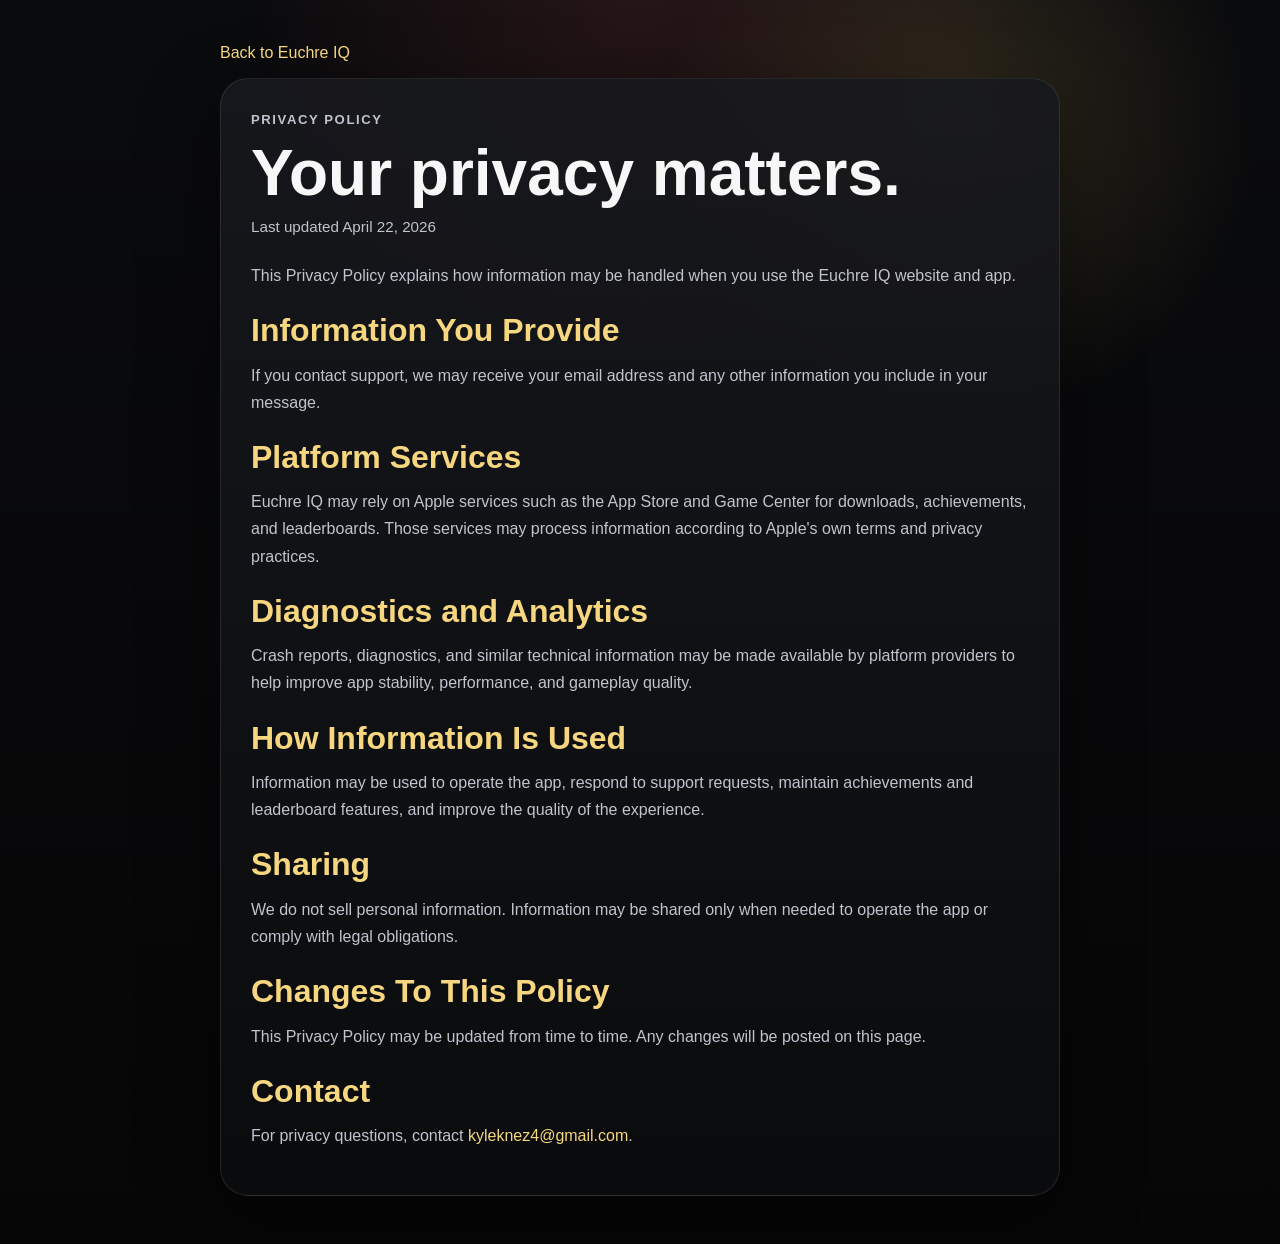
==== privacy-policy.html @ 26d1a800 "Commit." ====
<!DOCTYPE html>
<html lang="en">
<head>
  <meta charset="utf-8">
  <meta name="viewport" content="width=device-width, initial-scale=1">
  <title>Privacy Policy | Euchre IQ</title>
  <meta
    name="description"
    content="Privacy policy information for Euchre IQ."
  >
  <link rel="stylesheet" href="site-assets/styles.css">
</head>
<body>
  <main class="legal-shell">
    <p><a class="inline-link" href="index.html">Back to Euchre IQ</a></p>

    <section class="legal-card">
      <p class="eyebrow">Privacy Policy</p>
      <h1>Your privacy matters.</h1>
      <p class="legal-meta">Last updated April 22, 2026</p>

      <p>
        This Privacy Policy explains how information may be handled when you use the Euchre IQ website and app.
      </p>

      <h2>Information You Provide</h2>
      <p>
        If you contact support, we may receive your email address and any other information you include in your message.
      </p>

      <h2>Platform Services</h2>
      <p>
        Euchre IQ may rely on Apple services such as the App Store and Game Center for downloads, achievements, and leaderboards.
        Those services may process information according to Apple's own terms and privacy practices.
      </p>

      <h2>Diagnostics and Analytics</h2>
      <p>
        Crash reports, diagnostics, and similar technical information may be made available by platform providers to help improve app stability,
        performance, and gameplay quality.
      </p>

      <h2>How Information Is Used</h2>
      <p>
        Information may be used to operate the app, respond to support requests, maintain achievements and leaderboard features, and improve the
        quality of the experience.
      </p>

      <h2>Sharing</h2>
      <p>
        We do not sell personal information. Information may be shared only when needed to operate the app or comply with legal obligations.
      </p>

      <h2>Changes To This Policy</h2>
      <p>
        This Privacy Policy may be updated from time to time. Any changes will be posted on this page.
      </p>

      <h2>Contact</h2>
      <p>
        For privacy questions, contact <a class="inline-link" href="mailto:kyleknez4@gmail.com">kyleknez4@gmail.com</a>.
      </p>
    </section>
  </main>
</body>
</html>
---- site-assets/styles.css ----
:root {
  --bg: #080809;
  --panel: #111215;
  --panel-strong: #18191d;
  --line: rgba(255, 255, 255, 0.1);
  --gold: #f0c969;
  --gold-strong: #f6d77f;
  --red: #f25e5e;
  --text: #f7f7f7;
  --muted: #bfc4ce;
  --shadow: 0 24px 80px rgba(0, 0, 0, 0.45);
}

* {
  box-sizing: border-box;
}

html {
  scroll-behavior: smooth;
}

body {
  margin: 0;
  font-family: Futura, "Futura PT", "Trebuchet MS", sans-serif;
  color: var(--text);
  background:
    radial-gradient(circle at top, rgba(242, 94, 94, 0.12), transparent 28%),
    radial-gradient(circle at 75% 10%, rgba(240, 201, 105, 0.16), transparent 20%),
    linear-gradient(180deg, #0a0b0d 0%, #060607 100%);
}

img,
video {
  display: block;
  max-width: 100%;
}

.page-shell {
  width: min(1200px, calc(100% - 32px));
  margin: 0 auto;
  padding-bottom: 48px;
}

.topbar {
  display: flex;
  align-items: center;
  justify-content: space-between;
  padding: 24px 0 12px;
}

.brand {
  font-size: 1.15rem;
  font-weight: 700;
  color: var(--gold-strong);
  letter-spacing: 0.06em;
  text-transform: uppercase;
}

.topbar-link {
  color: var(--muted);
  text-decoration: none;
  font-size: 0.95rem;
}

.hero {
  padding: 8px 0 24px;
}

.hero-grid {
  display: grid;
  grid-template-columns: minmax(0, 1.05fr) minmax(320px, 0.95fr);
  gap: 28px;
  align-items: center;
}

.eyebrow {
  margin: 0 0 12px;
  color: var(--gold-strong);
  letter-spacing: 0.12em;
  text-transform: uppercase;
  font-size: 0.82rem;
  font-weight: 700;
}

.hero-copy h1,
.section-heading h2,
.split-copy h2,
.closing-card h2 {
  margin: 0;
  font-family: "Futura Condensed Extra Bold", "Futura-CondensedExtraBold", Futura, sans-serif;
  line-height: 0.95;
}

.hero-copy h1 {
  font-size: clamp(3.4rem, 6vw, 5.6rem);
  max-width: 9ch;
}

.hero-body,
.split-copy p,
.closing-card p,
.feature-card p {
  color: var(--muted);
  line-height: 1.7;
}

.hero-body {
  margin: 22px 0 24px;
  max-width: 58ch;
  font-size: 1.05rem;
}

.hero-actions {
  display: flex;
  flex-wrap: wrap;
  gap: 12px;
  margin-bottom: 20px;
}

.button {
  display: inline-flex;
  align-items: center;
  justify-content: center;
  min-width: 168px;
  padding: 14px 22px;
  border-radius: 999px;
  text-decoration: none;
  font-weight: 700;
}

.button-primary {
  background: linear-gradient(180deg, var(--gold-strong), var(--gold));
  color: #101114;
}

.button-app-store {
  background: linear-gradient(180deg, #ffffff, #e9edf3);
  color: #0f1115;
  min-width: 240px;
  box-shadow: 0 16px 40px rgba(0, 0, 0, 0.28);
}

.button-secondary {
  border: 1px solid var(--line);
  color: var(--text);
  background: rgba(255, 255, 255, 0.03);
}

.hero-points {
  list-style: none;
  margin: 0;
  padding: 0;
  display: grid;
  gap: 10px;
  color: var(--muted);
}

.hero-points li::before {
  content: "•";
  color: var(--gold-strong);
  margin-right: 10px;
}

.hero-media-card,
.feature-card,
.closing-card {
  background: linear-gradient(180deg, rgba(24, 25, 29, 0.92), rgba(11, 12, 14, 0.92));
  border: 1px solid var(--line);
  border-radius: 28px;
  box-shadow: var(--shadow);
}

.hero-media-card {
  padding: 18px;
}

.hero-video {
  width: 100%;
  border-radius: 22px;
  background: #000;
  border: 1px solid rgba(255, 255, 255, 0.08);
}

.media-caption {
  margin-top: 12px;
  color: var(--muted);
  font-size: 0.9rem;
  text-align: center;
}

.section {
  padding: 48px 0 12px;
}

.section-heading {
  max-width: 760px;
  margin-bottom: 24px;
}

.section-heading h2,
.split-copy h2,
.closing-card h2 {
  font-size: clamp(2.2rem, 4vw, 3.6rem);
}

.feature-grid {
  display: grid;
  grid-template-columns: repeat(3, minmax(0, 1fr));
  gap: 16px;
}

.feature-card {
  padding: 22px;
}

.feature-card h3 {
  margin: 0 0 10px;
  font-size: 1.2rem;
  color: var(--gold-strong);
}

.split-section {
  display: grid;
  grid-template-columns: minmax(0, 1fr) minmax(320px, 420px);
  gap: 28px;
  align-items: center;
}

.badge-stack {
  display: grid;
  gap: 14px;
}

.badge-stack img,
.badge-gallery img,
.closing-mark {
  width: 100%;
  border-radius: 24px;
  border: 1px solid var(--line);
  background: rgba(255, 255, 255, 0.02);
}

.badge-gallery {
  display: grid;
  grid-template-columns: repeat(4, minmax(0, 1fr));
  gap: 16px;
}

.badge-card {
  margin: 0;
  padding: 16px;
  background: rgba(255, 255, 255, 0.03);
  border: 1px solid var(--line);
  border-radius: 24px;
}

.badge-card figcaption {
  margin-top: 12px;
  text-align: center;
  color: var(--muted);
  font-size: 0.92rem;
}

.closing-section {
  padding-top: 54px;
}

.closing-card {
  padding: 28px;
  text-align: center;
}

.closing-meta {
  margin: 10px 0 0;
}

.inline-link {
  color: var(--gold-strong);
  text-decoration: none;
}

.inline-link:hover,
.inline-link:focus-visible {
  text-decoration: underline;
}

.closing-mark {
  max-width: 320px;
  margin: 0 auto 22px;
  padding: 16px;
}

.legal-shell {
  width: min(840px, calc(100% - 32px));
  margin: 0 auto;
  padding: 28px 0 48px;
}

.legal-card {
  padding: 30px;
  background: linear-gradient(180deg, rgba(24, 25, 29, 0.92), rgba(11, 12, 14, 0.92));
  border: 1px solid var(--line);
  border-radius: 28px;
  box-shadow: var(--shadow);
}

.legal-card h1,
.legal-card h2 {
  margin: 0;
  font-family: "Futura Condensed Extra Bold", "Futura-CondensedExtraBold", Futura, sans-serif;
  line-height: 0.95;
}

.legal-card h1 {
  font-size: clamp(2.8rem, 5vw, 4.4rem);
  margin-bottom: 10px;
}

.legal-card h2 {
  margin-top: 26px;
  font-size: clamp(1.5rem, 3vw, 2rem);
  color: var(--gold-strong);
}

.legal-meta,
.legal-card p,
.legal-card li {
  color: var(--muted);
  line-height: 1.7;
}

.legal-meta {
  margin: 0 0 22px;
  font-size: 0.95rem;
}

.legal-card ul {
  margin: 0;
  padding-left: 20px;
}

@media (max-width: 960px) {
  .hero-grid,
  .split-section,
  .feature-grid,
  .badge-gallery {
    grid-template-columns: 1fr;
  }

  .hero-copy h1 {
    max-width: none;
  }
}

@media (max-width: 640px) {
  .page-shell {
    width: min(100% - 20px, 1200px);
  }

  .legal-shell {
    width: min(100% - 20px, 840px);
  }

  .topbar {
    padding-top: 16px;
  }

  .hero-copy h1 {
    font-size: 3rem;
  }

  .button {
    width: 100%;
  }
}
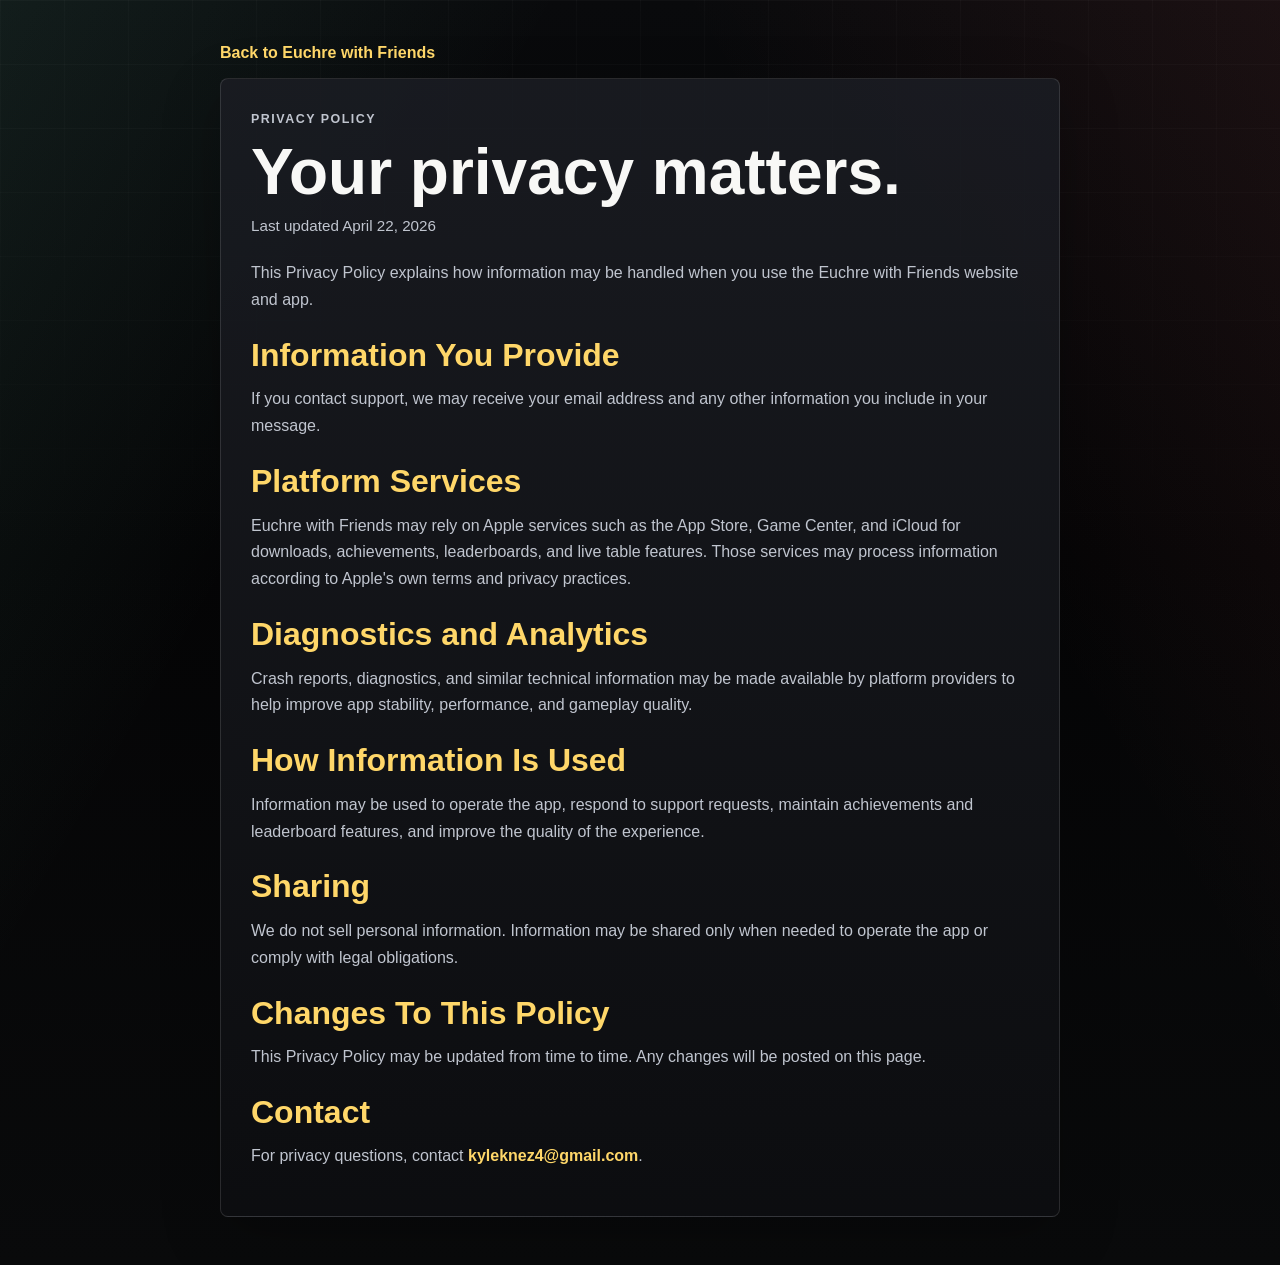
==== commit afd5fd20: "Update the website to new name Euchre with Friends." ====
--- a/privacy-policy.html
+++ b/privacy-policy.html
@@ -3,16 +3,16 @@
 <head>
   <meta charset="utf-8">
   <meta name="viewport" content="width=device-width, initial-scale=1">
-  <title>Privacy Policy | Euchre IQ</title>
+  <title>Privacy Policy | Euchre with Friends</title>
   <meta
     name="description"
-    content="Privacy policy information for Euchre IQ."
+    content="Privacy policy information for Euchre with Friends."
   >
   <link rel="stylesheet" href="site-assets/styles.css">
 </head>
 <body>
   <main class="legal-shell">
-    <p><a class="inline-link" href="index.html">Back to Euchre IQ</a></p>
+    <p><a class="inline-link" href="index.html">Back to Euchre with Friends</a></p>
 
     <section class="legal-card">
       <p class="eyebrow">Privacy Policy</p>
@@ -20,7 +20,7 @@
       <p class="legal-meta">Last updated April 22, 2026</p>
 
       <p>
-        This Privacy Policy explains how information may be handled when you use the Euchre IQ website and app.
+        This Privacy Policy explains how information may be handled when you use the Euchre with Friends website and app.
       </p>
 
       <h2>Information You Provide</h2>
@@ -30,7 +30,7 @@
 
       <h2>Platform Services</h2>
       <p>
-        Euchre IQ may rely on Apple services such as the App Store and Game Center for downloads, achievements, and leaderboards.
+        Euchre with Friends may rely on Apple services such as the App Store, Game Center, and iCloud for downloads, achievements, leaderboards, and live table features.
         Those services may process information according to Apple's own terms and privacy practices.
       </p>
 
--- a/site-assets/styles.css
+++ b/site-assets/styles.css
@@ -1,14 +1,17 @@
 :root {
-  --bg: #080809;
-  --panel: #111215;
-  --panel-strong: #18191d;
-  --line: rgba(255, 255, 255, 0.1);
-  --gold: #f0c969;
-  --gold-strong: #f6d77f;
+  --bg: #050506;
+  --panel: #111216;
+  --panel-strong: #1a1c22;
+  --line: rgba(255, 255, 255, 0.12);
+  --line-strong: rgba(255, 255, 255, 0.2);
+  --gold: #f1bd3d;
+  --gold-strong: #ffd769;
+  --mint: #73e0bd;
   --red: #f25e5e;
-  --text: #f7f7f7;
-  --muted: #bfc4ce;
-  --shadow: 0 24px 80px rgba(0, 0, 0, 0.45);
+  --text: #f8f8f6;
+  --muted: #c0c5cf;
+  --soft: #8e96a6;
+  --shadow: 0 28px 90px rgba(0, 0, 0, 0.48);
 }
 
 * {
@@ -21,18 +24,35 @@
 
 body {
   margin: 0;
-  font-family: Futura, "Futura PT", "Trebuchet MS", sans-serif;
+  font-family: Futura, "Futura PT", "Trebuchet MS", Arial, sans-serif;
   color: var(--text);
   background:
-    radial-gradient(circle at top, rgba(242, 94, 94, 0.12), transparent 28%),
-    radial-gradient(circle at 75% 10%, rgba(240, 201, 105, 0.16), transparent 20%),
-    linear-gradient(180deg, #0a0b0d 0%, #060607 100%);
+    linear-gradient(120deg, rgba(115, 224, 189, 0.09), transparent 28%),
+    linear-gradient(240deg, rgba(242, 94, 94, 0.08), transparent 30%),
+    linear-gradient(180deg, #090a0c 0%, var(--bg) 44%, #090a0b 100%);
+}
+
+body::before {
+  position: fixed;
+  inset: 0;
+  z-index: -1;
+  pointer-events: none;
+  content: "";
+  background-image:
+    linear-gradient(rgba(255, 255, 255, 0.035) 1px, transparent 1px),
+    linear-gradient(90deg, rgba(255, 255, 255, 0.026) 1px, transparent 1px);
+  background-size: 64px 64px;
+  mask-image: linear-gradient(180deg, rgba(0, 0, 0, 0.8), transparent 72%);
 }
 
 img,
 video {
   display: block;
   max-width: 100%;
+}
+
+a {
+  color: inherit;
 }
 
 .page-shell {
@@ -45,32 +65,65 @@
   display: flex;
   align-items: center;
   justify-content: space-between;
-  padding: 24px 0 12px;
+  gap: 24px;
+  padding: 22px 0 18px;
 }
 
 .brand {
-  font-size: 1.15rem;
-  font-weight: 700;
-  color: var(--gold-strong);
-  letter-spacing: 0.06em;
-  text-transform: uppercase;
-}
-
-.topbar-link {
+  display: inline-flex;
+  align-items: center;
+  gap: 10px;
+  color: var(--text);
+  font-weight: 800;
+  text-decoration: none;
+}
+
+.brand-mark {
+  display: inline-grid;
+  width: 34px;
+  height: 34px;
+  place-items: center;
+  border: 1px solid rgba(255, 215, 105, 0.48);
+  border-radius: 8px;
+  color: #0d0d0f;
+  background: linear-gradient(180deg, var(--gold-strong), var(--gold));
+  box-shadow: 0 10px 30px rgba(241, 189, 61, 0.18);
+}
+
+.topbar-links {
+  display: flex;
+  align-items: center;
+  gap: 18px;
+}
+
+.topbar-links a {
   color: var(--muted);
   text-decoration: none;
   font-size: 0.95rem;
 }
 
+.topbar-links a:hover,
+.topbar-links a:focus-visible,
+.inline-link:hover,
+.inline-link:focus-visible {
+  color: var(--text);
+  text-decoration: underline;
+  text-underline-offset: 4px;
+}
+
 .hero {
-  padding: 8px 0 24px;
+  min-height: 92vh;
+  padding: 8px 0 34px;
+  display: flex;
+  flex-direction: column;
 }
 
 .hero-grid {
   display: grid;
-  grid-template-columns: minmax(0, 1.05fr) minmax(320px, 0.95fr);
-  gap: 28px;
-  align-items: center;
+  grid-template-columns: minmax(0, 1fr) minmax(320px, 430px);
+  gap: clamp(24px, 5vw, 60px);
+  align-items: center;
+  flex: 1;
 }
 
 .eyebrow {
@@ -78,216 +131,363 @@
   color: var(--gold-strong);
   letter-spacing: 0.12em;
   text-transform: uppercase;
-  font-size: 0.82rem;
-  font-weight: 700;
+  font-size: 0.78rem;
+  font-weight: 800;
 }
 
 .hero-copy h1,
 .section-heading h2,
 .split-copy h2,
-.closing-card h2 {
+.mode-panel h2,
+.closing-card h2,
+.legal-card h1,
+.legal-card h2 {
   margin: 0;
-  font-family: "Futura Condensed Extra Bold", "Futura-CondensedExtraBold", Futura, sans-serif;
+  font-family: "Futura Condensed Extra Bold", "Futura-CondensedExtraBold", Impact, Futura, sans-serif;
   line-height: 0.95;
+  letter-spacing: 0;
 }
 
 .hero-copy h1 {
-  font-size: clamp(3.4rem, 6vw, 5.6rem);
-  max-width: 9ch;
+  max-width: 11ch;
+  font-size: clamp(4.1rem, 8.2vw, 7.5rem);
 }
 
 .hero-body,
 .split-copy p,
+.mode-panel p,
 .closing-card p,
-.feature-card p {
+.feature-card p,
+.faq-grid p,
+.legal-card p,
+.legal-card li {
   color: var(--muted);
-  line-height: 1.7;
+  line-height: 1.68;
 }
 
 .hero-body {
   margin: 22px 0 24px;
-  max-width: 58ch;
-  font-size: 1.05rem;
-}
-
-.hero-actions {
+  max-width: 62ch;
+  font-size: 1.08rem;
+}
+
+.hero-actions,
+.closing-links {
   display: flex;
   flex-wrap: wrap;
+  align-items: center;
   gap: 12px;
-  margin-bottom: 20px;
 }
 
 .button {
   display: inline-flex;
+  min-height: 48px;
   align-items: center;
   justify-content: center;
-  min-width: 168px;
-  padding: 14px 22px;
-  border-radius: 999px;
-  text-decoration: none;
-  font-weight: 700;
+  padding: 13px 20px;
+  border-radius: 8px;
+  font-weight: 800;
+  text-decoration: none;
 }
 
 .button-primary {
+  color: #101114;
   background: linear-gradient(180deg, var(--gold-strong), var(--gold));
-  color: #101114;
+  box-shadow: 0 16px 40px rgba(241, 189, 61, 0.18);
 }
 
 .button-app-store {
-  background: linear-gradient(180deg, #ffffff, #e9edf3);
+  min-width: 230px;
   color: #0f1115;
-  min-width: 240px;
-  box-shadow: 0 16px 40px rgba(0, 0, 0, 0.28);
+  background: linear-gradient(180deg, #ffffff, #e7ebf0);
+  box-shadow: 0 16px 40px rgba(0, 0, 0, 0.3);
 }
 
 .button-secondary {
+  color: var(--text);
   border: 1px solid var(--line);
-  color: var(--text);
-  background: rgba(255, 255, 255, 0.03);
-}
-
-.hero-points {
-  list-style: none;
-  margin: 0;
-  padding: 0;
-  display: grid;
-  gap: 10px;
-  color: var(--muted);
-}
-
-.hero-points li::before {
-  content: "•";
-  color: var(--gold-strong);
-  margin-right: 10px;
-}
-
-.hero-media-card,
-.feature-card,
-.closing-card {
-  background: linear-gradient(180deg, rgba(24, 25, 29, 0.92), rgba(11, 12, 14, 0.92));
-  border: 1px solid var(--line);
-  border-radius: 28px;
+  background: rgba(255, 255, 255, 0.045);
+}
+
+.hero-stats {
+  display: grid;
+  grid-template-columns: repeat(3, minmax(0, 1fr));
+  gap: 12px;
+  margin: 28px 0 0;
+}
+
+.hero-stats a {
+  display: block;
+  padding: 14px;
+  border-top: 1px solid var(--line);
+  text-decoration: none;
+  transition: border-color 160ms ease, transform 160ms ease;
+}
+
+.hero-stats a:hover,
+.hero-stats a:focus-visible,
+.feature-card:hover,
+.feature-card:focus-visible,
+.screenshot-pair:hover,
+.screenshot-pair:focus-visible,
+.screenshot-card:hover,
+.screenshot-card:focus-visible,
+.mode-panel:hover,
+.mode-panel:focus-visible,
+.faq-card:hover,
+.faq-card:focus-visible,
+.angled-shot-link:hover,
+.angled-shot-link:focus-visible,
+.closing-shot-link:hover,
+.closing-shot-link:focus-visible {
+  border-color: rgba(255, 215, 105, 0.5);
+  transform: translateY(-2px);
+}
+
+.stat-label {
+  display: block;
+  color: var(--mint);
+  font-size: 1.32rem;
+  font-weight: 900;
+}
+
+.stat-value {
+  display: block;
+  margin-top: 4px;
+  color: var(--soft);
+  font-size: 0.92rem;
+}
+
+.hero-preview {
+  justify-self: center;
+  width: min(100%, 420px);
+}
+
+.phone-frame {
+  padding: 12px;
+  border: 1px solid var(--line-strong);
+  border-radius: 34px;
+  background:
+    linear-gradient(180deg, rgba(255, 255, 255, 0.14), rgba(255, 255, 255, 0.03)),
+    #090a0d;
   box-shadow: var(--shadow);
-}
-
-.hero-media-card {
-  padding: 18px;
 }
 
 .hero-video {
   width: 100%;
-  border-radius: 22px;
+  aspect-ratio: 886 / 1920;
+  object-fit: cover;
+  border: 1px solid rgba(255, 255, 255, 0.08);
+  border-radius: 24px;
   background: #000;
-  border: 1px solid rgba(255, 255, 255, 0.08);
 }
 
 .media-caption {
-  margin-top: 12px;
-  color: var(--muted);
+  margin: 12px 0 0;
+  color: var(--soft);
   font-size: 0.9rem;
   text-align: center;
 }
 
 .section {
-  padding: 48px 0 12px;
+  padding: 60px 0 18px;
 }
 
 .section-heading {
-  max-width: 760px;
+  max-width: 820px;
   margin-bottom: 24px;
 }
 
 .section-heading h2,
 .split-copy h2,
+.mode-panel h2,
 .closing-card h2 {
-  font-size: clamp(2.2rem, 4vw, 3.6rem);
+  font-size: clamp(2.5rem, 5vw, 4.4rem);
 }
 
 .feature-grid {
   display: grid;
   grid-template-columns: repeat(3, minmax(0, 1fr));
-  gap: 16px;
+  gap: 14px;
+}
+
+.feature-card,
+.mode-panel,
+.faq-card,
+.legal-card {
+  border: 1px solid var(--line);
+  border-radius: 8px;
+  background: linear-gradient(180deg, rgba(26, 28, 34, 0.92), rgba(13, 14, 17, 0.92));
+  box-shadow: 0 18px 60px rgba(0, 0, 0, 0.22);
 }
 
 .feature-card {
+  display: block;
   padding: 22px;
-}
-
-.feature-card h3 {
+  color: inherit;
+  text-decoration: none;
+  transition: border-color 160ms ease, transform 160ms ease;
+}
+
+.feature-card h3,
+.faq-grid h3 {
   margin: 0 0 10px;
-  font-size: 1.2rem;
   color: var(--gold-strong);
+  font-size: 1.14rem;
+}
+
+.feature-card p,
+.faq-grid p {
+  margin: 0;
 }
 
 .split-section {
   display: grid;
-  grid-template-columns: minmax(0, 1fr) minmax(320px, 420px);
+  grid-template-columns: minmax(0, 0.82fr) minmax(320px, 1.18fr);
   gap: 28px;
   align-items: center;
 }
 
-.badge-stack {
-  display: grid;
+.split-copy p {
+  max-width: 58ch;
+}
+
+.screenshot-pair {
+  display: grid;
+  grid-template-columns: repeat(2, minmax(0, 1fr));
   gap: 14px;
-}
-
-.badge-stack img,
-.badge-gallery img,
-.closing-mark {
+  align-items: center;
+  border: 1px solid transparent;
+  border-radius: 8px;
+  color: inherit;
+  text-decoration: none;
+  transition: border-color 160ms ease, transform 160ms ease;
+}
+
+.screenshot-pair img,
+.screenshot-card img,
+.angled-shot,
+.closing-shot {
   width: 100%;
-  border-radius: 24px;
   border: 1px solid var(--line);
-  background: rgba(255, 255, 255, 0.02);
-}
-
-.badge-gallery {
+  border-radius: 8px;
+  background: #000;
+  box-shadow: var(--shadow);
+}
+
+.screenshot-pair img:first-child {
+  transform: translateY(-18px);
+}
+
+.screenshot-pair img:last-child {
+  transform: translateY(18px);
+}
+
+.screenshot-grid {
   display: grid;
   grid-template-columns: repeat(4, minmax(0, 1fr));
-  gap: 16px;
-}
-
-.badge-card {
-  margin: 0;
-  padding: 16px;
-  background: rgba(255, 255, 255, 0.03);
-  border: 1px solid var(--line);
-  border-radius: 24px;
-}
-
-.badge-card figcaption {
-  margin-top: 12px;
+  gap: 14px;
+  align-items: start;
+}
+
+.screenshot-card,
+.angled-shot-link,
+.closing-shot-link {
+  display: block;
+  color: inherit;
+  text-decoration: none;
+  transition: border-color 160ms ease, transform 160ms ease;
+}
+
+.screenshot-card.wide {
+  grid-column: span 2;
+}
+
+.screenshot-card span {
+  display: block;
+  margin-top: 10px;
+  color: var(--soft);
+  font-size: 0.92rem;
   text-align: center;
+}
+
+.modes-section {
+  display: grid;
+  grid-template-columns: minmax(0, 1fr) minmax(260px, 380px);
+  gap: 24px;
+  align-items: center;
+}
+
+.mode-panel {
+  display: block;
+  padding: clamp(22px, 4vw, 38px);
+  color: inherit;
+  text-decoration: none;
+  transition: border-color 160ms ease, transform 160ms ease;
+}
+
+.feature-list {
+  display: grid;
+  gap: 13px;
+  margin: 24px 0 0;
+  padding: 0;
+  list-style: none;
   color: var(--muted);
-  font-size: 0.92rem;
-}
-
-.closing-section {
-  padding-top: 54px;
+}
+
+.feature-list li {
+  position: relative;
+  padding-left: 25px;
+  line-height: 1.5;
+}
+
+.feature-list li::before {
+  position: absolute;
+  left: 0;
+  color: var(--mint);
+  content: "✓";
+  font-weight: 900;
+}
+
+.angled-shot {
+  transform: rotate(2deg);
+}
+
+.faq-grid {
+  display: grid;
+  grid-template-columns: repeat(4, minmax(0, 1fr));
+  gap: 14px;
+}
+
+.faq-card {
+  color: inherit;
+  text-decoration: none;
+  padding: 20px;
+  transition: border-color 160ms ease, transform 160ms ease;
 }
 
 .closing-card {
-  padding: 28px;
-  text-align: center;
-}
-
-.closing-meta {
-  margin: 10px 0 0;
+  display: grid;
+  grid-template-columns: minmax(220px, 360px) minmax(0, 1fr);
+  gap: clamp(20px, 4vw, 42px);
+  align-items: center;
+  padding: clamp(18px, 4vw, 34px);
+  border: 1px solid var(--line-strong);
+  border-radius: 8px;
+  background:
+    linear-gradient(100deg, rgba(115, 224, 189, 0.1), transparent 34%),
+    linear-gradient(180deg, rgba(24, 25, 30, 0.96), rgba(8, 9, 11, 0.96));
+  box-shadow: var(--shadow);
+}
+
+.closing-links {
+  margin-top: 22px;
 }
 
 .inline-link {
   color: var(--gold-strong);
-  text-decoration: none;
-}
-
-.inline-link:hover,
-.inline-link:focus-visible {
-  text-decoration: underline;
-}
-
-.closing-mark {
-  max-width: 320px;
-  margin: 0 auto 22px;
-  padding: 16px;
+  font-weight: 800;
+  text-decoration: none;
 }
 
 .legal-shell {
@@ -298,39 +498,22 @@
 
 .legal-card {
   padding: 30px;
-  background: linear-gradient(180deg, rgba(24, 25, 29, 0.92), rgba(11, 12, 14, 0.92));
-  border: 1px solid var(--line);
-  border-radius: 28px;
-  box-shadow: var(--shadow);
-}
-
-.legal-card h1,
-.legal-card h2 {
-  margin: 0;
-  font-family: "Futura Condensed Extra Bold", "Futura-CondensedExtraBold", Futura, sans-serif;
-  line-height: 0.95;
 }
 
 .legal-card h1 {
+  margin-bottom: 10px;
   font-size: clamp(2.8rem, 5vw, 4.4rem);
-  margin-bottom: 10px;
 }
 
 .legal-card h2 {
   margin-top: 26px;
+  color: var(--gold-strong);
   font-size: clamp(1.5rem, 3vw, 2rem);
-  color: var(--gold-strong);
-}
-
-.legal-meta,
-.legal-card p,
-.legal-card li {
-  color: var(--muted);
-  line-height: 1.7;
 }
 
 .legal-meta {
   margin: 0 0 22px;
+  color: var(--soft);
   font-size: 0.95rem;
 }
 
@@ -339,37 +522,99 @@
   padding-left: 20px;
 }
 
-@media (max-width: 960px) {
+@media (max-width: 1020px) {
+  .feature-grid,
+  .faq-grid {
+    grid-template-columns: repeat(2, minmax(0, 1fr));
+  }
+
+  .screenshot-grid {
+    grid-template-columns: repeat(2, minmax(0, 1fr));
+  }
+}
+
+@media (max-width: 860px) {
+  .hero {
+    min-height: auto;
+  }
+
   .hero-grid,
   .split-section,
-  .feature-grid,
-  .badge-gallery {
+  .modes-section,
+  .closing-card {
     grid-template-columns: 1fr;
+  }
+
+  .hero-copy h1 {
+    max-width: 12ch;
+  }
+
+  .hero-preview {
+    width: min(100%, 360px);
+  }
+
+  .angled-shot {
+    max-width: 360px;
+    margin: 0 auto;
+  }
+}
+
+@media (max-width: 640px) {
+  .page-shell,
+  .legal-shell {
+    width: min(100% - 20px, 1200px);
+  }
+
+  .topbar {
+    align-items: flex-start;
+  }
+
+  .topbar-links {
+    flex-wrap: wrap;
+    justify-content: flex-end;
+    gap: 10px 14px;
+  }
+
+  .brand span:last-child {
+    max-width: 112px;
   }
 
   .hero-copy h1 {
     max-width: none;
-  }
-}
-
-@media (max-width: 640px) {
-  .page-shell {
-    width: min(100% - 20px, 1200px);
-  }
-
-  .legal-shell {
-    width: min(100% - 20px, 840px);
-  }
-
-  .topbar {
-    padding-top: 16px;
-  }
-
-  .hero-copy h1 {
-    font-size: 3rem;
+    font-size: 3.6rem;
+  }
+
+  .hero-stats,
+  .feature-grid,
+  .faq-grid,
+  .screenshot-pair {
+    grid-template-columns: 1fr;
   }
 
   .button {
     width: 100%;
   }
-}
+
+  .screenshot-grid {
+    display: flex;
+    gap: 14px;
+    overflow-x: auto;
+    padding-bottom: 12px;
+    scroll-snap-type: x mandatory;
+  }
+
+  .screenshot-card {
+    flex: 0 0 min(78vw, 330px);
+    scroll-snap-align: start;
+  }
+
+  .screenshot-card.wide {
+    flex-basis: min(82vw, 360px);
+  }
+
+  .screenshot-pair img:first-child,
+  .screenshot-pair img:last-child,
+  .angled-shot {
+    transform: none;
+  }
+}
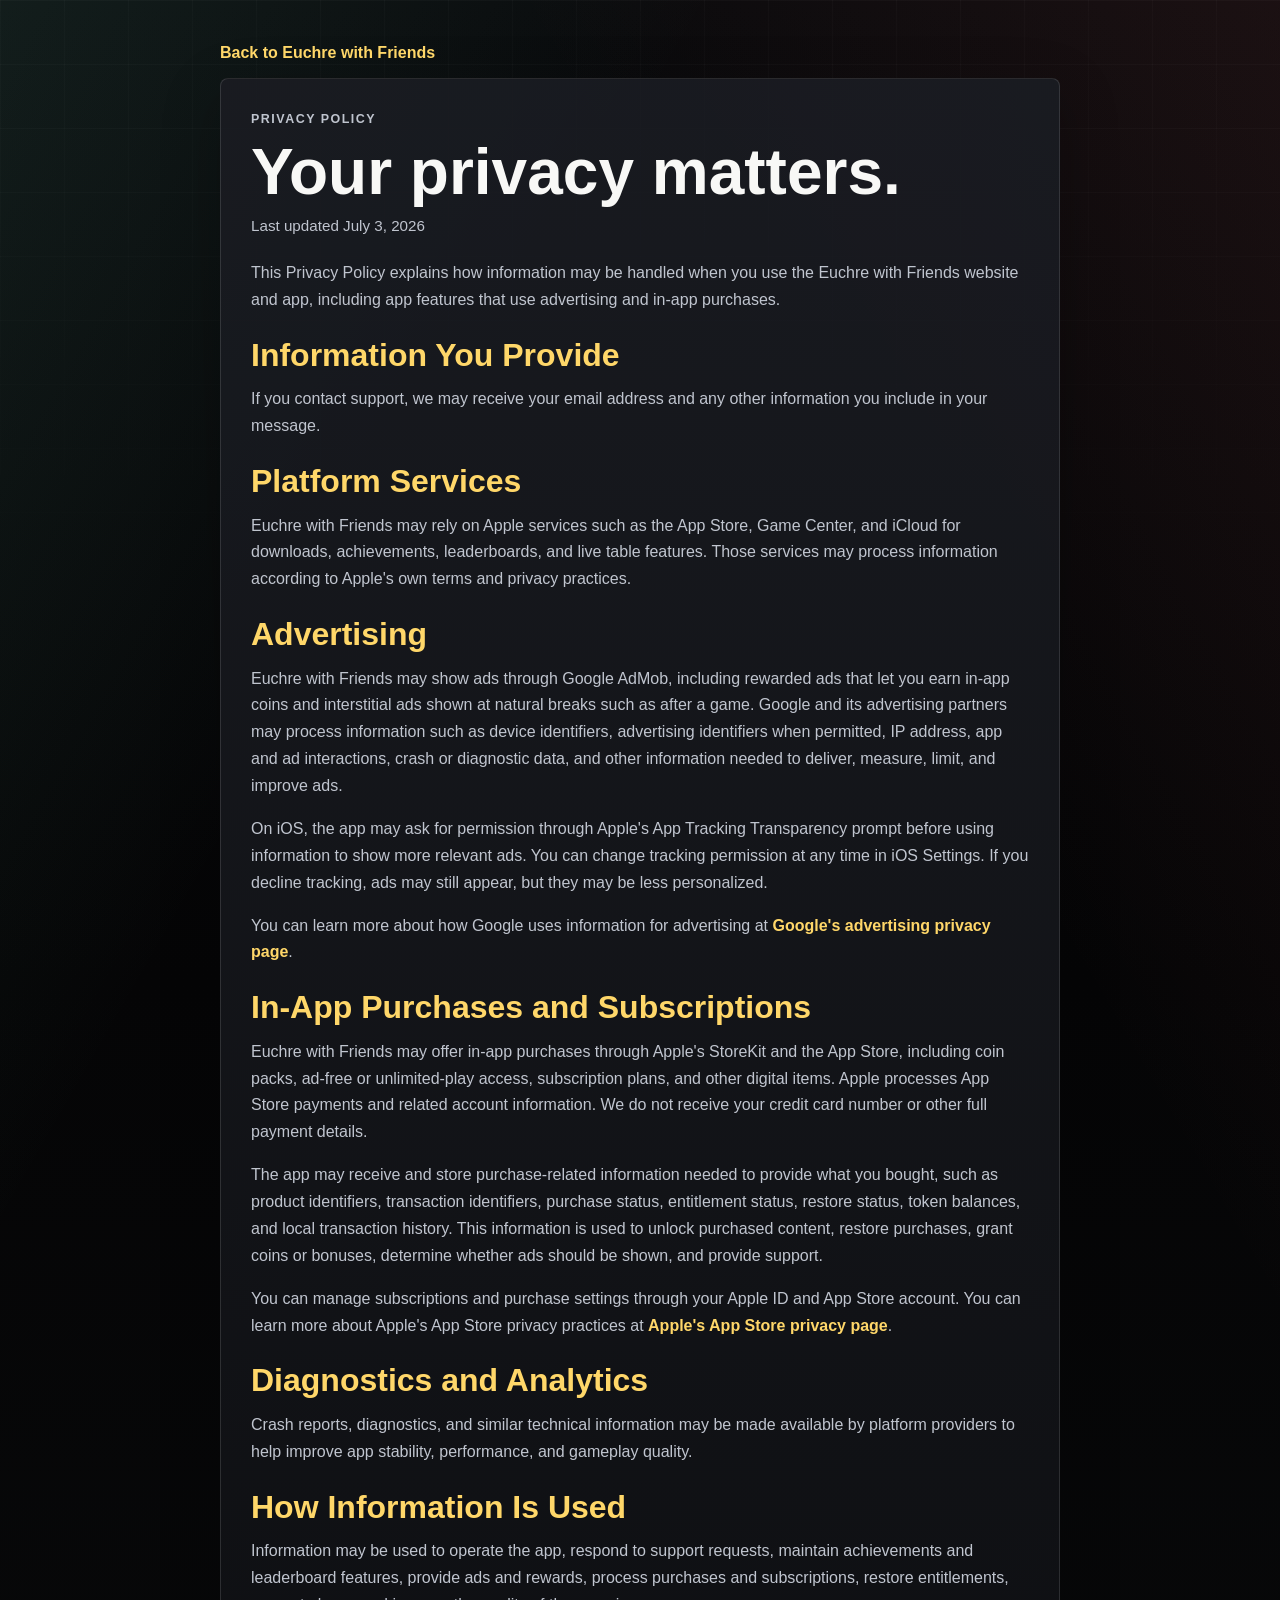
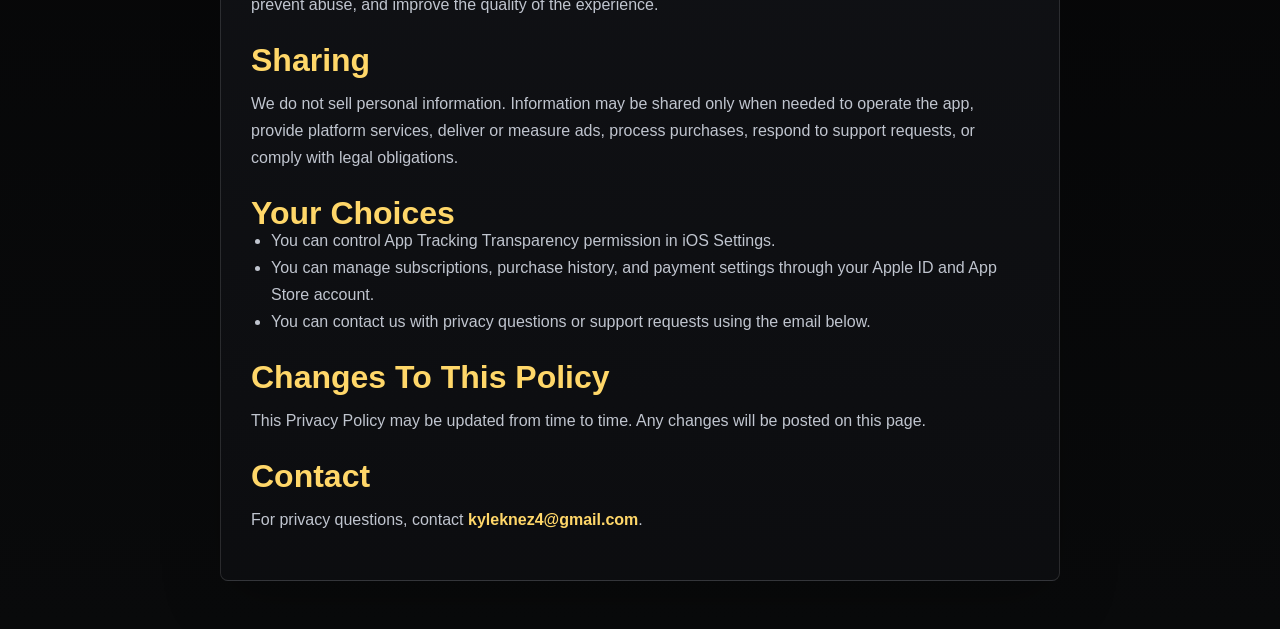
==== commit 1057a913: "Update privacy policy for ads and purchases" ====
--- a/privacy-policy.html
+++ b/privacy-policy.html
@@ -17,10 +17,11 @@
     <section class="legal-card">
       <p class="eyebrow">Privacy Policy</p>
       <h1>Your privacy matters.</h1>
-      <p class="legal-meta">Last updated April 22, 2026</p>
+      <p class="legal-meta">Last updated July 3, 2026</p>
 
       <p>
-        This Privacy Policy explains how information may be handled when you use the Euchre with Friends website and app.
+        This Privacy Policy explains how information may be handled when you use the Euchre with Friends website and app,
+        including app features that use advertising and in-app purchases.
       </p>
 
       <h2>Information You Provide</h2>
@@ -34,6 +35,37 @@
         Those services may process information according to Apple's own terms and privacy practices.
       </p>
 
+      <h2>Advertising</h2>
+      <p>
+        Euchre with Friends may show ads through Google AdMob, including rewarded ads that let you earn in-app coins and interstitial ads shown at natural breaks such as after a game.
+        Google and its advertising partners may process information such as device identifiers, advertising identifiers when permitted, IP address, app and ad interactions,
+        crash or diagnostic data, and other information needed to deliver, measure, limit, and improve ads.
+      </p>
+      <p>
+        On iOS, the app may ask for permission through Apple's App Tracking Transparency prompt before using information to show more relevant ads.
+        You can change tracking permission at any time in iOS Settings. If you decline tracking, ads may still appear, but they may be less personalized.
+      </p>
+      <p>
+        You can learn more about how Google uses information for advertising at
+        <a class="inline-link" href="https://policies.google.com/technologies/ads" target="_blank" rel="noreferrer">Google's advertising privacy page</a>.
+      </p>
+
+      <h2>In-App Purchases and Subscriptions</h2>
+      <p>
+        Euchre with Friends may offer in-app purchases through Apple's StoreKit and the App Store, including coin packs, ad-free or unlimited-play access,
+        subscription plans, and other digital items. Apple processes App Store payments and related account information. We do not receive your credit card
+        number or other full payment details.
+      </p>
+      <p>
+        The app may receive and store purchase-related information needed to provide what you bought, such as product identifiers, transaction identifiers,
+        purchase status, entitlement status, restore status, token balances, and local transaction history. This information is used to unlock purchased content,
+        restore purchases, grant coins or bonuses, determine whether ads should be shown, and provide support.
+      </p>
+      <p>
+        You can manage subscriptions and purchase settings through your Apple ID and App Store account. You can learn more about Apple's App Store privacy practices at
+        <a class="inline-link" href="https://www.apple.com/legal/privacy/data/en/app-store/" target="_blank" rel="noreferrer">Apple's App Store privacy page</a>.
+      </p>
+
       <h2>Diagnostics and Analytics</h2>
       <p>
         Crash reports, diagnostics, and similar technical information may be made available by platform providers to help improve app stability,
@@ -42,14 +74,22 @@
 
       <h2>How Information Is Used</h2>
       <p>
-        Information may be used to operate the app, respond to support requests, maintain achievements and leaderboard features, and improve the
-        quality of the experience.
+        Information may be used to operate the app, respond to support requests, maintain achievements and leaderboard features, provide ads and rewards,
+        process purchases and subscriptions, restore entitlements, prevent abuse, and improve the quality of the experience.
       </p>
 
       <h2>Sharing</h2>
       <p>
-        We do not sell personal information. Information may be shared only when needed to operate the app or comply with legal obligations.
+        We do not sell personal information. Information may be shared only when needed to operate the app, provide platform services, deliver or measure ads,
+        process purchases, respond to support requests, or comply with legal obligations.
       </p>
+
+      <h2>Your Choices</h2>
+      <ul>
+        <li>You can control App Tracking Transparency permission in iOS Settings.</li>
+        <li>You can manage subscriptions, purchase history, and payment settings through your Apple ID and App Store account.</li>
+        <li>You can contact us with privacy questions or support requests using the email below.</li>
+      </ul>
 
       <h2>Changes To This Policy</h2>
       <p>
--- a/site-assets/styles.css
+++ b/site-assets/styles.css
@@ -228,10 +228,8 @@
 .hero-stats a:focus-visible,
 .feature-card:hover,
 .feature-card:focus-visible,
-.screenshot-pair:hover,
-.screenshot-pair:focus-visible,
-.screenshot-card:hover,
-.screenshot-card:focus-visible,
+.analysis-shot-link:hover,
+.analysis-shot-link:focus-visible,
 .mode-panel:hover,
 .mode-panel:focus-visible,
 .faq-card:hover,
@@ -352,11 +350,10 @@
   max-width: 58ch;
 }
 
-.screenshot-pair {
-  display: grid;
-  grid-template-columns: repeat(2, minmax(0, 1fr));
-  gap: 14px;
-  align-items: center;
+.analysis-shot-link {
+  display: block;
+  max-width: 430px;
+  justify-self: center;
   border: 1px solid transparent;
   border-radius: 8px;
   color: inherit;
@@ -364,8 +361,7 @@
   transition: border-color 160ms ease, transform 160ms ease;
 }
 
-.screenshot-pair img,
-.screenshot-card img,
+.analysis-shot-link img,
 .angled-shot,
 .closing-shot {
   width: 100%;
@@ -375,40 +371,12 @@
   box-shadow: var(--shadow);
 }
 
-.screenshot-pair img:first-child {
-  transform: translateY(-18px);
-}
-
-.screenshot-pair img:last-child {
-  transform: translateY(18px);
-}
-
-.screenshot-grid {
-  display: grid;
-  grid-template-columns: repeat(4, minmax(0, 1fr));
-  gap: 14px;
-  align-items: start;
-}
-
-.screenshot-card,
 .angled-shot-link,
 .closing-shot-link {
   display: block;
   color: inherit;
   text-decoration: none;
   transition: border-color 160ms ease, transform 160ms ease;
-}
-
-.screenshot-card.wide {
-  grid-column: span 2;
-}
-
-.screenshot-card span {
-  display: block;
-  margin-top: 10px;
-  color: var(--soft);
-  font-size: 0.92rem;
-  text-align: center;
 }
 
 .modes-section {
@@ -528,9 +496,6 @@
     grid-template-columns: repeat(2, minmax(0, 1fr));
   }
 
-  .screenshot-grid {
-    grid-template-columns: repeat(2, minmax(0, 1fr));
-  }
 }
 
 @media (max-width: 860px) {
@@ -586,8 +551,7 @@
 
   .hero-stats,
   .feature-grid,
-  .faq-grid,
-  .screenshot-pair {
+  .faq-grid {
     grid-template-columns: 1fr;
   }
 
@@ -595,25 +559,6 @@
     width: 100%;
   }
 
-  .screenshot-grid {
-    display: flex;
-    gap: 14px;
-    overflow-x: auto;
-    padding-bottom: 12px;
-    scroll-snap-type: x mandatory;
-  }
-
-  .screenshot-card {
-    flex: 0 0 min(78vw, 330px);
-    scroll-snap-align: start;
-  }
-
-  .screenshot-card.wide {
-    flex-basis: min(82vw, 360px);
-  }
-
-  .screenshot-pair img:first-child,
-  .screenshot-pair img:last-child,
   .angled-shot {
     transform: none;
   }
